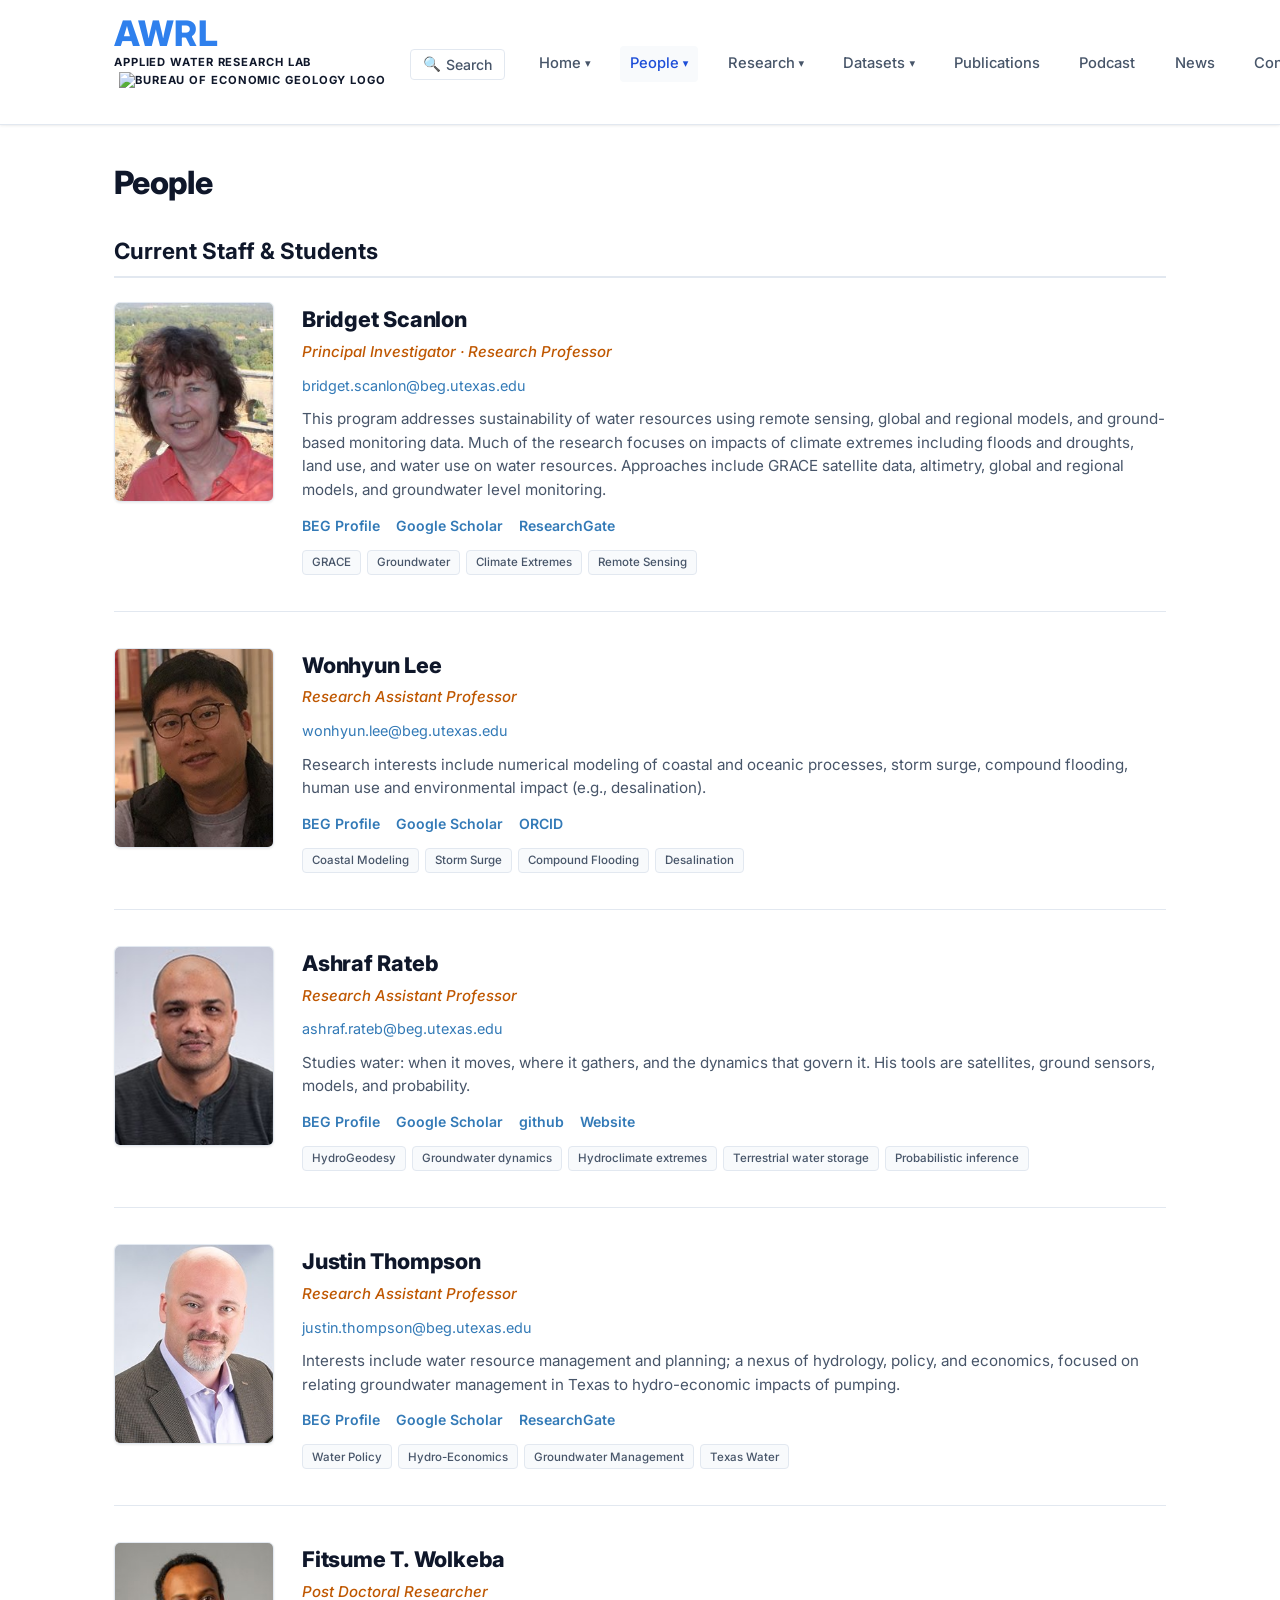
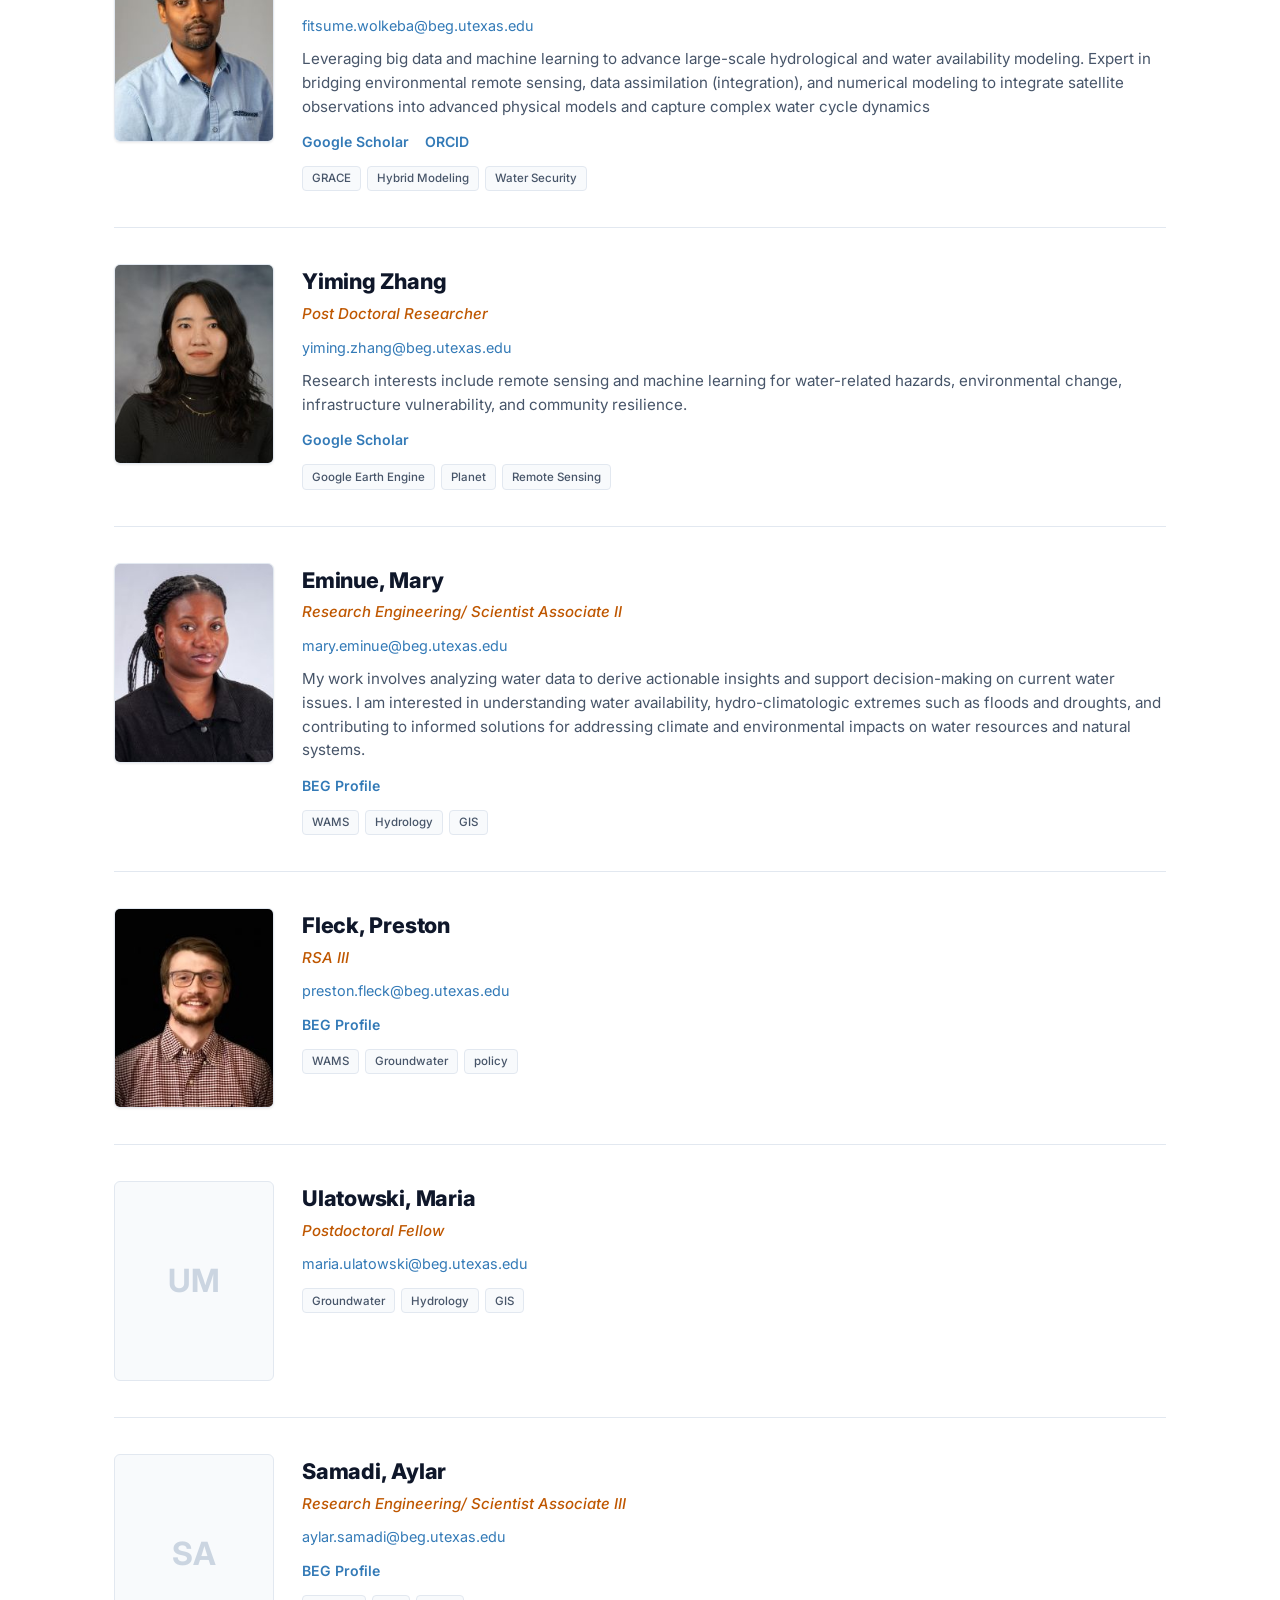
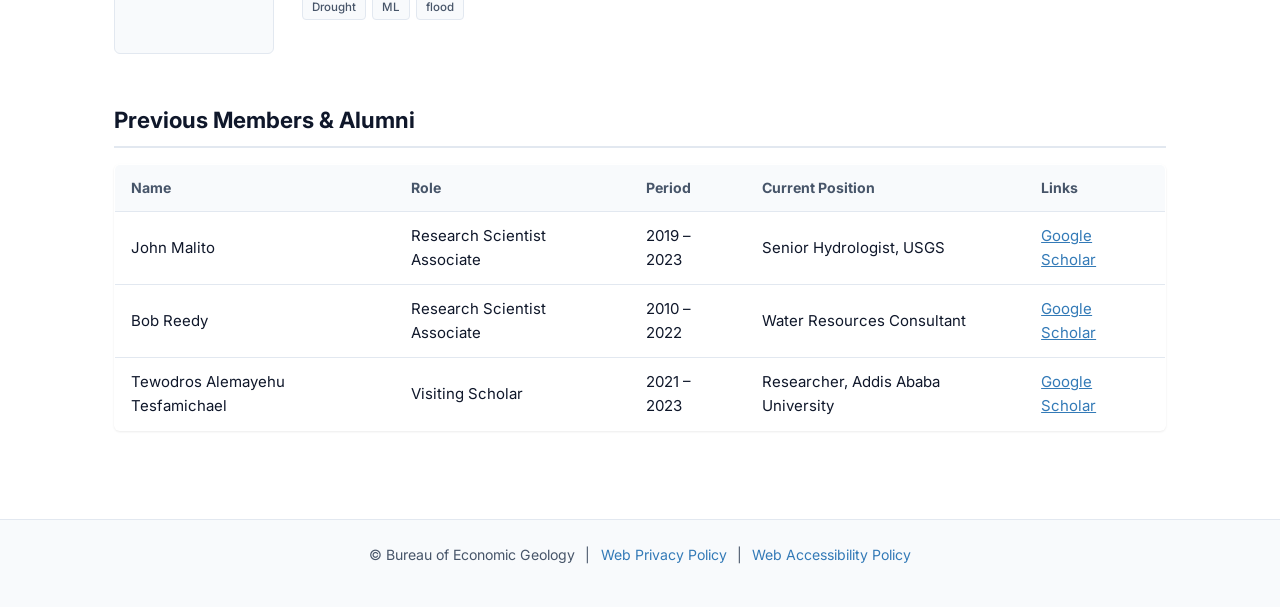
==== people.html @ 7b93f1d3 "changed" ====
<!DOCTYPE html>
<html lang="en">
<head>
  <meta charset="UTF-8"/>
  <meta name="viewport" content="width=device-width, initial-scale=1.0"/>
  <title>People | Applied Water Research Lab</title>
  <link rel="stylesheet" href="style.css"/>
</head>
<body data-page="people">

  <div id="site-header"></div>

  <main class="page-content">
    <h1 class="page-title">People</h1>
    
    <section id="current" class="people-section">
      <h2 class="section-title">Current Staff &amp; Students</h2>
      <div id="peopleList"></div>
    </section>

    <section id="previous" class="people-section" style="margin-top: 3rem;">
      <h2 class="section-title">Previous Members &amp; Alumni</h2>
      <div id="alumniList"></div>
    </section>
  </main>

  <div id="site-footer"></div>

  <script src="content.js"></script>
  <script src="layout.js"></script>
  <script src="main.js"></script>
</body>
</html>
---- style.css ----
/* ============================================================
   Applied Water Research Lab — Modern Upgraded Theme
   ============================================================ */

@import url('https://fonts.googleapis.com/css2?family=Inter:wght@300;400;500;600;700;800&display=swap');

:root {
  --bg: #ffffff;
  --bg-alt: #f8fafc;
  --text: #0f172a;
  --text-muted: #475569;
  --nav-link: #337ab7;
  --nav-link-hover: #1d4ed8;
  --logo-red: #cc0000;
  --accent: #bf5700;
  --accent-hover: #9e4700;
  --border: #e2e8f0;
  --tile-maroon: #8b0000;
  --tile-orange: #e67e22;
  --tile-teal: #008080;
  --tile-purple: #8e44ad;
  --container: 1100px;
  --sidebar: 280px;
  --font: 'Inter', system-ui, -apple-system, sans-serif;
  --shadow-sm: 0 1px 3px rgba(0, 0, 0, 0.05), 0 1px 2px rgba(0, 0, 0, 0.03);
  --shadow-md: 0 4px 6px -1px rgba(0, 0, 0, 0.05), 0 2px 4px -1px rgba(0, 0, 0, 0.03);
  --shadow-lg: 0 10px 15px -3px rgba(0, 0, 0, 0.08), 0 4px 6px -2px rgba(0, 0, 0, 0.04);
  --transition: all 0.2s cubic-bezier(0.4, 0, 0.2, 1);
  --radius-sm: 4px;
  --radius-md: 6px;
  --radius-lg: 12px;
}

*,
*::before,
*::after {
  box-sizing: border-box;
  margin: 0;
  padding: 0;
}

html {
  scroll-behavior: smooth;
}

body {
  background: var(--bg);
  color: var(--text);
  font-family: var(--font);
  font-size: 15px;
  line-height: 1.6;
}

a {
  color: var(--nav-link);
  transition: var(--transition);
}

a:hover {
  color: var(--nav-link-hover);
}

img {
  max-width: 100%;
  height: auto;
  display: block;
}

/* ── SITE HEADER ── */
.site-header {
  border-bottom: 1px solid var(--border);
  background: rgba(255, 255, 255, 0.95);
  position: sticky;
  top: 0;
  z-index: 100;
  backdrop-filter: blur(8px);
  box-shadow: var(--shadow-sm);
}

.header-inner {
  max-width: var(--container);
  margin: 0 auto;
  padding: 1rem 1.5rem 0.75rem;
  display: flex;
  align-items: center;
  justify-content: space-between;
  gap: 1.5rem;
}

.site-logo {
  text-decoration: none;
  color: inherit;
  flex-shrink: 0;
}

.logo-acronym {
  font-size: 2.2rem;
  font-weight: 800;
  color: var(--logo-red);
  line-height: 1;
  letter-spacing: 0.02em;
}

.logo-fullname {
  font-size: 0.7rem;
  font-weight: 700;
  letter-spacing: 0.08em;
  text-transform: uppercase;
  color: var(--text);
  margin-top: 0.2rem;
}

.header-actions {
  display: flex;
  align-items: center;
  gap: 0.5rem;
}

.site-nav {
  display: flex;
  align-items: center;
  gap: 1.25rem;
}

.nav-link {
  font-size: 0.92rem;
  font-weight: 500;
  text-decoration: none;
  color: var(--text-muted);
  white-space: nowrap;
  padding: 0.4rem 0.6rem;
  border-radius: var(--radius-sm);
  display: flex;
  align-items: center;
  gap: 0.25rem;
  transition: var(--transition);
}

.nav-link:hover,
.nav-link.active {
  color: var(--nav-link-hover);
  background-color: var(--bg-alt);
}

/* ── NAVIGATION DROPDOWNS ── */
.nav-dropdown {
  position: relative;
}

.dropdown-menu {
  display: none;
  position: absolute;
  top: 100%;
  left: 50%;
  transform: translateX(-50%) translateY(8px);
  background-color: var(--bg);
  min-width: 180px;
  border: 1px solid var(--border);
  border-radius: var(--radius-md);
  box-shadow: var(--shadow-md);
  z-index: 1000;
  padding: 0.5rem 0;
}

.nav-dropdown:hover .dropdown-menu {
  display: block;
}

.sub-nav-link {
  display: block;
  padding: 0.5rem 1rem;
  font-size: 0.85rem;
  font-weight: 500;
  color: var(--text-muted);
  text-decoration: none;
  transition: var(--transition);
}

.sub-nav-link:hover {
  background-color: var(--bg-alt);
  color: var(--nav-link-hover);
}

.caret {
  font-size: 0.7rem;
  transition: transform 0.2s;
}

.nav-dropdown:hover .caret {
  transform: rotate(180deg);
}

.nav-toggle {
  display: none;
  background: none;
  border: 1px solid var(--border);
  border-radius: var(--radius-sm);
  padding: 0.35rem 0.6rem;
  font-size: 1.1rem;
  cursor: pointer;
  color: var(--text);
  transition: var(--transition);
}

.nav-toggle:hover {
  background-color: var(--bg-alt);
}

/* ── SEARCH TRIGGER BUTTON ── */
.search-btn {
  background: none;
  border: 1px solid var(--border);
  border-radius: var(--radius-sm);
  padding: 0.35rem 0.75rem;
  font-size: 0.88rem;
  font-weight: 500;
  cursor: pointer;
  color: var(--text-muted);
  font-family: var(--font);
  display: flex;
  align-items: center;
  gap: 0.35rem;
  transition: var(--transition);
}

.search-btn:hover {
  background-color: var(--bg-alt);
  border-color: var(--nav-link-hover);
  color: var(--nav-link-hover);
}

.search-icon-symbol {
  font-size: 0.9rem;
}

/* ── SEARCH MODAL OVERLAY ── */
body.search-modal-open {
  overflow: hidden;
}

.search-modal {
  position: fixed;
  top: 0;
  left: 0;
  width: 100%;
  height: 100%;
  z-index: 10000;
  display: none;
  align-items: flex-start;
  justify-content: center;
  padding: 5rem 1rem;
}

.search-modal.active {
  display: flex;
}

.search-modal-backdrop {
  position: absolute;
  top: 0;
  left: 0;
  width: 100%;
  height: 100%;
  background: rgba(15, 23, 42, 0.3);
  backdrop-filter: blur(4px);
}

.search-modal-content {
  position: relative;
  width: 100%;
  max-width: 650px;
  background: var(--bg);
  border: 1px solid var(--border);
  box-shadow: var(--shadow-lg);
  border-radius: var(--radius-lg);
  z-index: 10001;
  overflow: hidden;
  display: flex;
  flex-direction: column;
  max-height: calc(100vh - 10rem);
  animation: searchSlideDown 0.2s cubic-bezier(0.16, 1, 0.3, 1);
}

@keyframes searchSlideDown {
  from {
    transform: translateY(-15px);
    opacity: 0;
  }

  to {
    transform: translateY(0);
    opacity: 1;
  }
}

.search-modal-header {
  padding: 1.25rem 1.5rem;
  border-bottom: 1px solid var(--border);
  display: flex;
  align-items: center;
  justify-content: space-between;
}

.search-modal-title {
  font-size: 1.1rem;
  font-weight: 700;
  color: var(--text);
}

.search-close-btn {
  background: none;
  border: none;
  font-size: 1.5rem;
  cursor: pointer;
  color: var(--text-muted);
  line-height: 1;
  transition: var(--transition);
}

.search-close-btn:hover {
  color: var(--logo-red);
}

.search-modal-body {
  padding: 1.25rem 1.5rem 1.5rem;
  overflow-y: auto;
  flex-grow: 1;
}

.search-input-wrapper {
  position: relative;
  margin-bottom: 1.25rem;
}

.search-input-icon {
  position: absolute;
  left: 1rem;
  top: 50%;
  transform: translateY(-50%);
  color: var(--text-muted);
  font-size: 1rem;
}

.search-modal-body input[type="search"] {
  width: 100%;
  padding: 0.7rem 1rem 0.7rem 2.5rem;
  border: 1.5px solid var(--border);
  border-radius: var(--radius-md);
  font-size: 1rem;
  font-family: var(--font);
  outline: none;
  transition: var(--transition);
}

.search-modal-body input[type="search"]:focus {
  border-color: var(--nav-link);
  box-shadow: 0 0 0 3px rgba(51, 122, 183, 0.15);
}

.search-results-placeholder,
.search-no-results {
  padding: 2.5rem 1rem;
  text-align: center;
  color: var(--text-muted);
  font-size: 0.92rem;
}

.search-results-summary {
  font-size: 0.8rem;
  font-weight: 700;
  text-transform: uppercase;
  letter-spacing: 0.05em;
  color: var(--text-muted);
  margin-bottom: 1rem;
  border-bottom: 1px solid var(--border);
  padding-bottom: 0.5rem;
}

.search-category {
  margin-bottom: 1.5rem;
}

.search-category:last-child {
  margin-bottom: 0;
}

.search-category-title {
  font-size: 0.85rem;
  font-weight: 700;
  color: var(--accent);
  margin-bottom: 0.6rem;
  text-transform: uppercase;
  letter-spacing: 0.05em;
}

.search-item-list {
  display: flex;
  flex-direction: column;
  gap: 0.4rem;
}

.search-result-item {
  display: block;
  padding: 0.75rem 1rem;
  background: var(--bg-alt);
  border: 1px solid var(--border);
  border-radius: var(--radius-md);
  text-decoration: none;
  color: var(--text);
  transition: var(--transition);
}

.search-result-item:hover {
  border-color: var(--nav-link-hover);
  background: #fff;
  box-shadow: var(--shadow-sm);
  transform: translateX(2px);
}

.search-result-title {
  font-size: 0.95rem;
  font-weight: 700;
  margin-bottom: 0.15rem;
}

.search-result-subtitle {
  font-size: 0.8rem;
  color: var(--text-muted);
  margin-bottom: 0.25rem;
}

.search-result-snippet {
  font-size: 0.82rem;
  color: #4b5563;
  line-height: 1.4;
}

.search-result-badge {
  font-size: 0.65rem;
  font-weight: 700;
  text-transform: uppercase;
  background: #f1f5f9;
  border: 1px solid var(--border);
  padding: 0.05rem 0.3rem;
  border-radius: var(--radius-sm);
  margin-left: 0.4rem;
  color: var(--text-muted);
}

.search-highlight {
  background-color: #fef08a;
  color: #000;
  padding: 0 1px;
  border-radius: 1px;
}


/* ── PAGE CONTENT ── */
.page-content {
  max-width: var(--container);
  margin: 0 auto;
  padding: 2rem 1.5rem;
}

.page-title {
  font-size: 2rem;
  font-weight: 800;
  margin-bottom: 1.5rem;
  color: var(--text);
  letter-spacing: -0.02em;
}

.section-title {
  font-size: 1.4rem;
  font-weight: 700;
  color: var(--text);
  margin-bottom: 0.75rem;
  border-bottom: 2px solid var(--border);
  padding-bottom: 0.5rem;
}

.section-lead-text {
  font-size: 1.05rem;
  color: var(--text-muted);
  margin-bottom: 1.5rem;
}

.home-subtitle {
  font-size: 1.15rem;
  font-weight: 700;
  margin-bottom: 1.25rem;
  line-height: 1.4;
  color: var(--accent);
}

.home-grid {
  display: grid;
  grid-template-columns: 1fr var(--sidebar);
  gap: 2.5rem;
  align-items: start;
}

.home-main p {
  margin-bottom: 1rem;
}

.home-main ul {
  margin: 0 0 1.25rem 1.5rem;
}

.home-main li {
  margin-bottom: 0.4rem;
}

.featured-image {
  margin-top: 1.5rem;
  border: 1px solid var(--border);
  border-radius: var(--radius-md);
  overflow: hidden;
  box-shadow: var(--shadow-sm);
}

.featured-image img {
  width: 100%;
}

/* ── SIDEBAR ── */
.sidebar-promo {
  margin-bottom: 1.75rem;
  padding-bottom: 1.25rem;
  border-bottom: 1px solid var(--border);
}

.sidebar-promo:last-child {
  border-bottom: none;
}

.sidebar-promo a {
  color: var(--accent);
  font-weight: 700;
  font-style: italic;
  text-decoration: none;
  font-size: 0.95rem;
}

.sidebar-promo a:hover {
  text-decoration: underline;
  color: var(--accent-hover);
}

.sidebar-promo img {
  margin-top: 0.75rem;
  border: 1px solid var(--border);
  border-radius: var(--radius-md);
  max-width: 100%;
  transition: var(--transition);
}

.sidebar-promo img:hover {
  transform: scale(1.01);
  box-shadow: var(--shadow-sm);
}

/* ── FEATURE TILES ── */
.feature-tiles {
  margin: 2.5rem 0;
}

.feature-tiles-grid {
  display: grid;
  grid-template-columns: repeat(4, 1fr);
  gap: 0.6rem;
}

.feature-tile {
  display: flex;
  align-items: center;
  justify-content: center;
  min-height: 76px;
  padding: 0.8rem;
  text-align: center;
  text-decoration: none;
  color: #ffffff !important;
  font-weight: 700;
  font-size: 0.85rem;
  line-height: 1.3;
  border-radius: var(--radius-md);
  box-shadow: var(--shadow-sm);
  transition: var(--transition);
}

.feature-tile:hover {
  transform: translateY(-2px);
  box-shadow: var(--shadow-md);
  opacity: 0.95;
}

.feature-tile.maroon {
  background: var(--tile-maroon);
}

.feature-tile.orange {
  background: var(--tile-orange);
}

.feature-tile.teal {
  background: var(--tile-teal);
}

.feature-tile.purple {
  background: var(--tile-purple);
}

/* ── NEWS ── */
.news-section {
  margin: 2.5rem 0;
}

.news-section h2 {
  font-size: 1.5rem;
  margin-bottom: 0.75rem;
}

.news-box {
  border: 1px solid var(--border);
  border-radius: var(--radius-md);
  padding: 1.25rem 1.5rem;
  background: var(--bg);
  box-shadow: var(--shadow-sm);
}

.news-entry {
  padding: 0.85rem 0;
  line-height: 1.5;
}

.news-entry+.news-entry {
  border-top: 1px solid var(--border);
}

.news-date {
  font-weight: 700;
  color: var(--text-muted);
}

.news-link {
  color: var(--accent);
  text-decoration: none;
  font-weight: 600;
}

.news-link:hover {
  text-decoration: underline;
}

.news-more {
  margin-top: 1.25rem;
  font-size: 0.95rem;
}

.news-more a {
  color: var(--accent);
  font-weight: 700;
  text-decoration: none;
}

.news-more a:hover {
  text-decoration: underline;
}

/* ── STAFF / PEOPLE ── */
.staff-list {
  display: grid;
  grid-template-columns: 1fr;
  gap: 2.25rem;
  margin-top: 1.5rem;
}

.staff-member {
  display: grid;
  grid-template-columns: 160px 1fr;
  gap: 1.75rem;
  padding-bottom: 2.25rem;
  border-bottom: 1px solid var(--border);
}

.staff-member:last-child {
  border-bottom: none;
  padding-bottom: 0;
}

.staff-photo {
  width: 160px;
  height: 200px;
  object-fit: cover;
  border: 1px solid var(--border);
  border-radius: var(--radius-md);
  box-shadow: var(--shadow-sm);
  transition: var(--transition);
}

.staff-member:hover .staff-photo {
  transform: translateY(-2px);
  box-shadow: var(--shadow-md);
}

.staff-photo-placeholder {
  width: 160px;
  height: 200px;
  background: var(--bg-alt);
  border: 1px solid var(--border);
  border-radius: var(--radius-md);
  display: flex;
  align-items: center;
  justify-content: center;
  font-size: 2rem;
  font-weight: 700;
  color: #cbd5e1;
}

.staff-name {
  font-size: 1.35rem;
  font-weight: 800;
  margin-bottom: 0.2rem;
  color: var(--text);
  letter-spacing: -0.01em;
}

.staff-role {
  font-style: italic;
  margin-bottom: 0.6rem;
  color: var(--accent);
  font-weight: 500;
}

.staff-email {
  margin-bottom: 0.6rem;
}

.staff-email a {
  text-decoration: none;
  font-size: 0.9rem;
}

.staff-email a:hover {
  text-decoration: underline;
}

.staff-bio {
  margin-bottom: 0.75rem;
  font-size: 0.95rem;
  line-height: 1.55;
  color: var(--text-muted);
}

.staff-tags {
  display: flex;
  flex-wrap: wrap;
  gap: 0.4rem;
  margin-top: 0.75rem;
}

.staff-tag {
  font-size: 0.72rem;
  font-weight: 500;
  padding: 0.15rem 0.55rem;
  background: var(--bg-alt);
  border: 1px solid var(--border);
  border-radius: var(--radius-sm);
  color: var(--text-muted);
}

.staff-links {
  margin-top: 0.6rem;
}

.staff-links a {
  display: inline-flex;
  align-items: center;
  gap: 0.25rem;
  margin-right: 1rem;
  font-size: 0.88rem;
  text-decoration: none;
  font-weight: 600;
}

.staff-links a:hover {
  text-decoration: underline;
}

/* ── ALUMNI TABLE ── */
.alumni-table {
  width: 100%;
  border-collapse: collapse;
  margin-top: 1rem;
  box-shadow: var(--shadow-sm);
  border-radius: var(--radius-md);
  overflow: hidden;
  border: 1px solid var(--border);
}

.alumni-table th,
.alumni-table td {
  text-align: left;
  padding: 0.75rem 1rem;
  border-bottom: 1px solid var(--border);
  vertical-align: middle;
}

.alumni-table th {
  font-weight: 700;
  background: var(--bg-alt);
  color: var(--text-muted);
  font-size: 0.88rem;
}

.alumni-table tr:last-child td {
  border-bottom: none;
}

/* ── RESEARCH PROJECTS GRID ── */
.projects-grid {
  display: grid;
  grid-template-columns: repeat(2, 1fr);
  gap: 1.5rem;
  margin-top: 1rem;
}

.project-card {
  border: 1px solid var(--border);
  border-radius: var(--radius-md);
  background: var(--bg);
  box-shadow: var(--shadow-sm);
  padding: 1.5rem;
  display: flex;
  flex-direction: column;
  justify-content: space-between;
  transition: var(--transition);
}

.project-card:hover {
  transform: translateY(-4px);
  box-shadow: var(--shadow-md);
  border-color: var(--nav-link);
}

.project-card h3 {
  font-size: 1.2rem;
  color: var(--text);
  margin-bottom: 0.6rem;
  line-height: 1.35;
  font-weight: 700;
}

.project-card p {
  font-size: 0.92rem;
  color: var(--text-muted);
  line-height: 1.5;
  margin-bottom: 1rem;
}

.project-tags {
  display: flex;
  flex-wrap: wrap;
  gap: 0.35rem;
  margin-bottom: 1.25rem;
}

.project-tag {
  font-size: 0.7rem;
  padding: 0.15rem 0.5rem;
  background: var(--bg-alt);
  border: 1px solid var(--border);
  border-radius: var(--radius-sm);
  color: var(--text-muted);
}

.project-link-btn {
  display: inline-block;
  font-size: 0.88rem;
  font-weight: 600;
  color: var(--nav-link);
  text-decoration: none;
  transition: var(--transition);
}

.project-link-btn:hover {
  color: var(--nav-link-hover);
  text-decoration: underline;
}

.previous-project-card {
  border-left: 3px solid var(--border);
}

.previous-project-card:hover {
  border-left-color: var(--nav-link);
}

/* ── GENERAL RESEARCH LIST ── */
.research-list {
  display: grid;
  grid-template-columns: repeat(2, 1fr);
  gap: 1.25rem;
  margin-top: 1rem;
}

.research-item {
  padding: 1.25rem;
  border: 1px solid var(--border);
  border-radius: var(--radius-md);
  background: var(--bg-alt);
  transition: var(--transition);
}

.research-item:hover {
  background: #fff;
  border-color: var(--border);
  box-shadow: var(--shadow-sm);
}

.research-item h3 {
  font-size: 1.05rem;
  margin-bottom: 0.4rem;
  font-weight: 700;
}

.research-number {
  color: var(--accent);
  font-weight: 700;
  margin-right: 0.4rem;
}

.research-item p {
  font-size: 0.9rem;
  color: var(--text-muted);
  line-height: 1.5;
}

/* ── DATABASE GRID ── */
.database-grid {
  display: grid;
  grid-template-columns: repeat(3, 1fr);
  gap: 1.5rem;
  margin-top: 1rem;
}

/* ── GALLERY ── */
.gallery-grid {
  display: grid;
  grid-template-columns: repeat(3, 1fr);
  gap: 1.25rem;
  margin-top: 1rem;
}

.gallery-item {
  border: 1px solid var(--border);
  border-radius: var(--radius-md);
  text-decoration: none;
  color: inherit;
  display: block;
  overflow: hidden;
  box-shadow: var(--shadow-sm);
  transition: var(--transition);
}

.gallery-item:hover {
  border-color: var(--nav-link);
  transform: translateY(-2px);
  box-shadow: var(--shadow-md);
}

.gallery-item img {
  width: 100%;
  aspect-ratio: 4/3;
  object-fit: cover;
}

.gallery-caption {
  padding: 0.75rem 0.85rem 0.5rem;
  font-weight: 700;
  font-size: 0.9rem;
  color: var(--text);
}

.gallery-desc {
  padding: 0 0.85rem 0.85rem;
  font-size: 0.82rem;
  color: var(--text-muted);
  line-height: 1.4;
}

/* ── CONTACT ── */
.contact-block {
  max-width: 600px;
  background: var(--bg-alt);
  border: 1px solid var(--border);
  border-radius: var(--radius-md);
  padding: 1.5rem;
  box-shadow: var(--shadow-sm);
}

.contact-block p {
  margin-bottom: 1rem;
}

.contact-block p:last-child {
  margin-bottom: 0;
}

.contact-block strong {
  display: block;
  margin-bottom: 0.2rem;
  color: var(--text);
  font-size: 0.95rem;
}

/* ── FOOTER ── */
.site-footer {
  border-top: 1px solid var(--border);
  margin-top: 3.5rem;
  padding: 1.5rem 1.5rem 2.5rem;
  text-align: center;
  font-size: 0.88rem;
  color: var(--text-muted);
  background: var(--bg-alt);
}

.site-footer a {
  color: var(--nav-link);
  text-decoration: none;
}

.site-footer a:hover {
  text-decoration: underline;
}

.footer-sep {
  margin: 0 0.4rem;
}

/* ── RESPONSIVE ── */
@media (max-width: 900px) {
  .home-grid {
    grid-template-columns: 1fr;
    gap: 2rem;
  }

  .feature-tiles-grid {
    grid-template-columns: repeat(2, 1fr);
  }

  .gallery-grid {
    grid-template-columns: repeat(2, 1fr);
  }

  .projects-grid {
    grid-template-columns: 1fr;
  }

  .database-grid {
    grid-template-columns: repeat(2, 1fr);
  }

  .research-list {
    grid-template-columns: 1fr;
  }

  .staff-member {
    grid-template-columns: 140px 1fr;
    gap: 1.25rem;
  }

  .staff-photo,
  .staff-photo-placeholder {
    width: 140px;
    height: 175px;
  }
}

@media (max-width: 768px) {
  .header-inner {
    position: relative;
  }

  .nav-toggle {
    display: block;
  }

  .site-nav {
    display: none;
    width: 100%;
    flex-direction: column;
    align-items: stretch;
    background: var(--bg);
    border: 1px solid var(--border);
    border-radius: var(--radius-md);
    position: absolute;
    top: 100%;
    right: 1.5rem;
    left: 1.5rem;
    box-shadow: var(--shadow-md);
    padding: 0.75rem;
    gap: 0.5rem;
    z-index: 99;
  }

  .site-nav.open {
    display: flex;
  }

  .nav-link {
    padding: 0.5rem 0.75rem;
    width: 100%;
    justify-content: space-between;
  }

  .nav-dropdown {
    width: 100%;
  }

  .dropdown-menu {
    position: static;
    transform: none;
    display: none;
    box-shadow: none;
    border: none;
    background-color: var(--bg-alt);
    margin-top: 0.25rem;
    padding: 0.25rem 0;
    width: 100%;
  }

  .nav-dropdown.open-mobile .dropdown-menu {
    display: block;
  }

  .nav-dropdown.open-mobile .caret {
    transform: rotate(180deg);
  }

  .sub-nav-link {
    padding: 0.5rem 1.5rem;
  }
}

@media (max-width: 640px) {
  .feature-tiles-grid {
    grid-template-columns: 1fr;
  }

  .gallery-grid {
    grid-template-columns: 1fr;
  }

  .database-grid {
    grid-template-columns: 1fr;
  }

  .staff-member {
    grid-template-columns: 1fr;
    gap: 1rem;
  }

  .staff-photo,
  .staff-photo-placeholder {
    width: 120px;
    height: 150px;
  }

  .alumni-table {
    font-size: 0.85rem;
  }

  .alumni-table thead {
    display: none;
  }

  .alumni-table tr {
    display: block;
    margin-bottom: 1rem;
    border: 1px solid var(--border);
    border-radius: var(--radius-md);
    padding: 0.5rem;
    background: var(--bg-alt);
  }

  .alumni-table td {
    display: block;
    border: none;
    padding: 0.25rem 0.5rem;
  }

  .alumni-table td::before {
    content: attr(data-label);
    font-weight: 700;
    display: block;
    font-size: 0.75rem;
    color: var(--text-muted);
  }

  .home-footer-grid {
    grid-template-columns: 1fr !important;
  }

  .collaborators-description {
    grid-column: 1 / -1;
    /* Span full width on mobile */
  }
}

/* ── BACK TO TOP BUTTON ── */
.back-to-top {
  position: fixed;
  bottom: 30px;
  right: 30px;
  width: 50px;
  height: 50px;
  border-radius: 50%;
  background-color: var(--accent);
  /* UT Orange */
  color: white;
  border: none;
  cursor: pointer;
  display: none;
  /* Hidden by default */
  z-index: 1000;
  box-shadow: var(--shadow-lg);
  font-size: 24px;
  font-weight: bold;
  transition: var(--transition);
}

.back-to-top:hover {
  background-color: var(--accent-hover);
  transform: translateY(-5px);
}
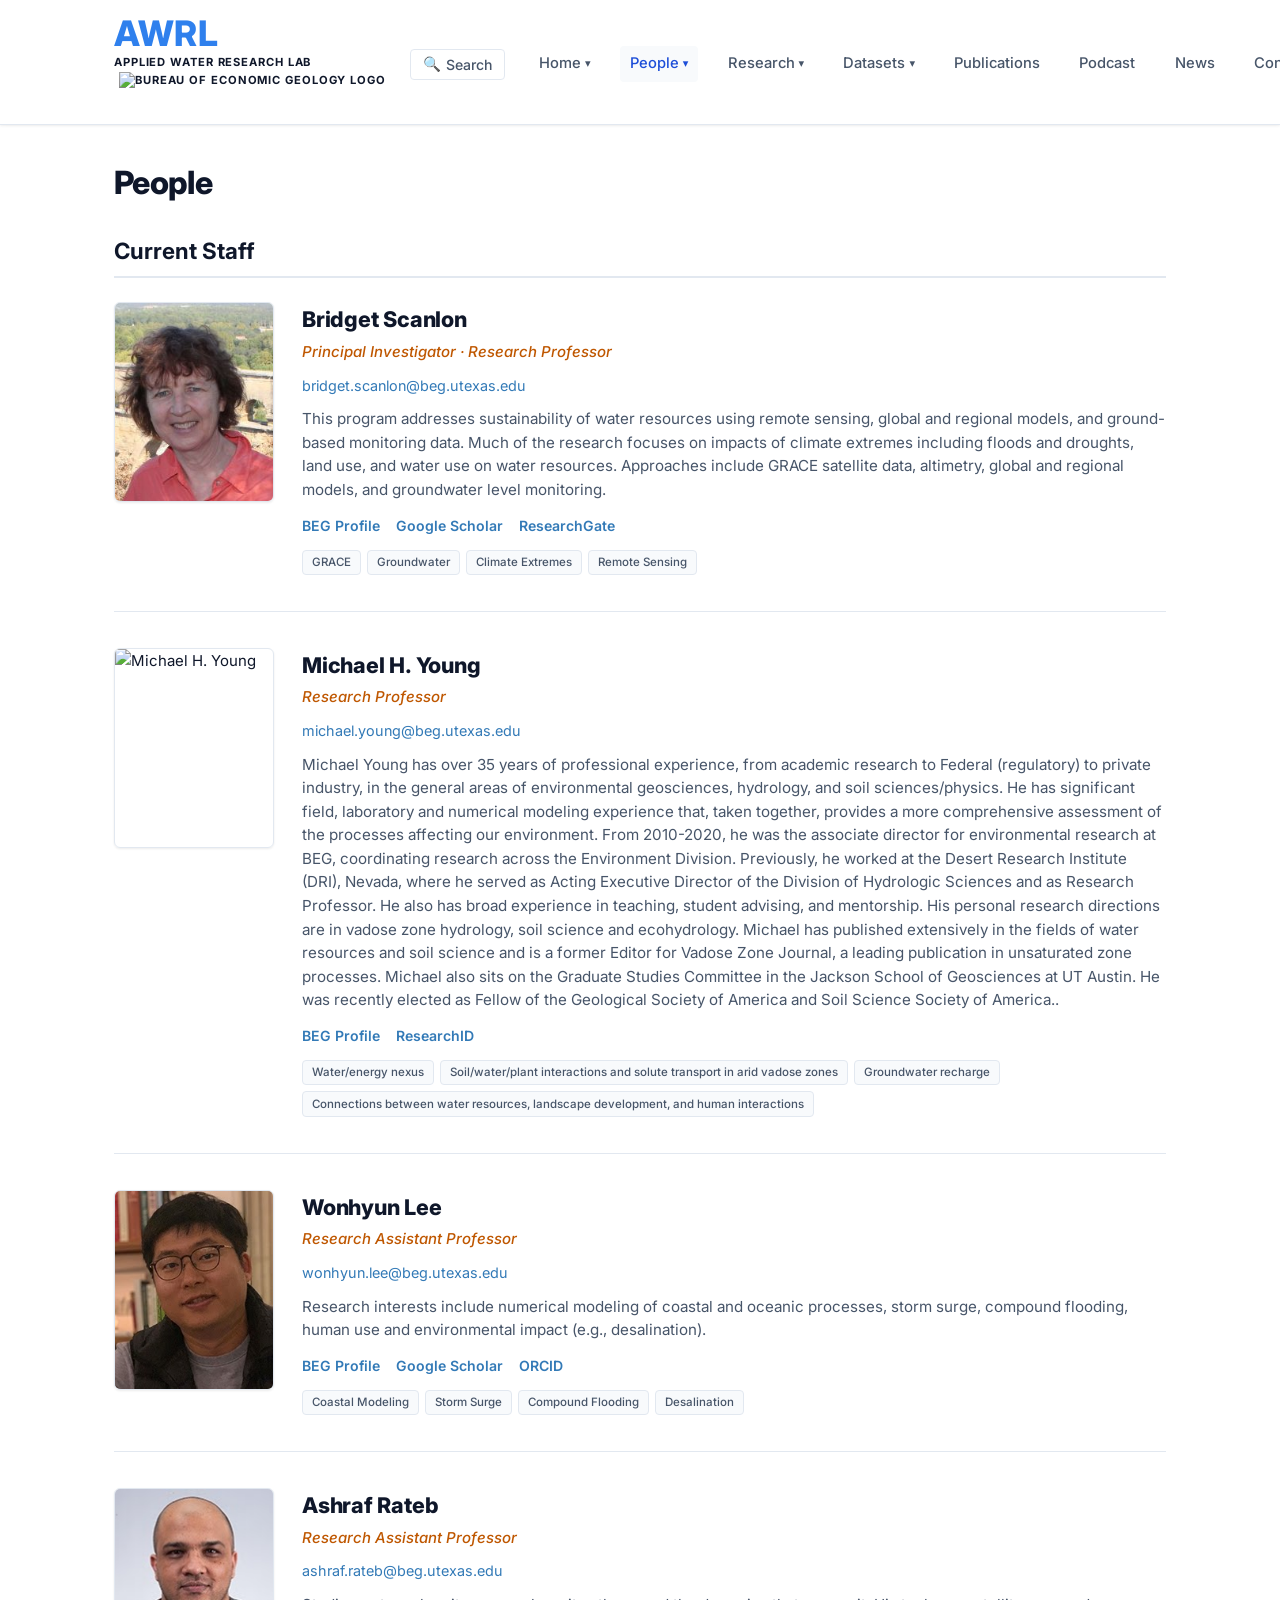
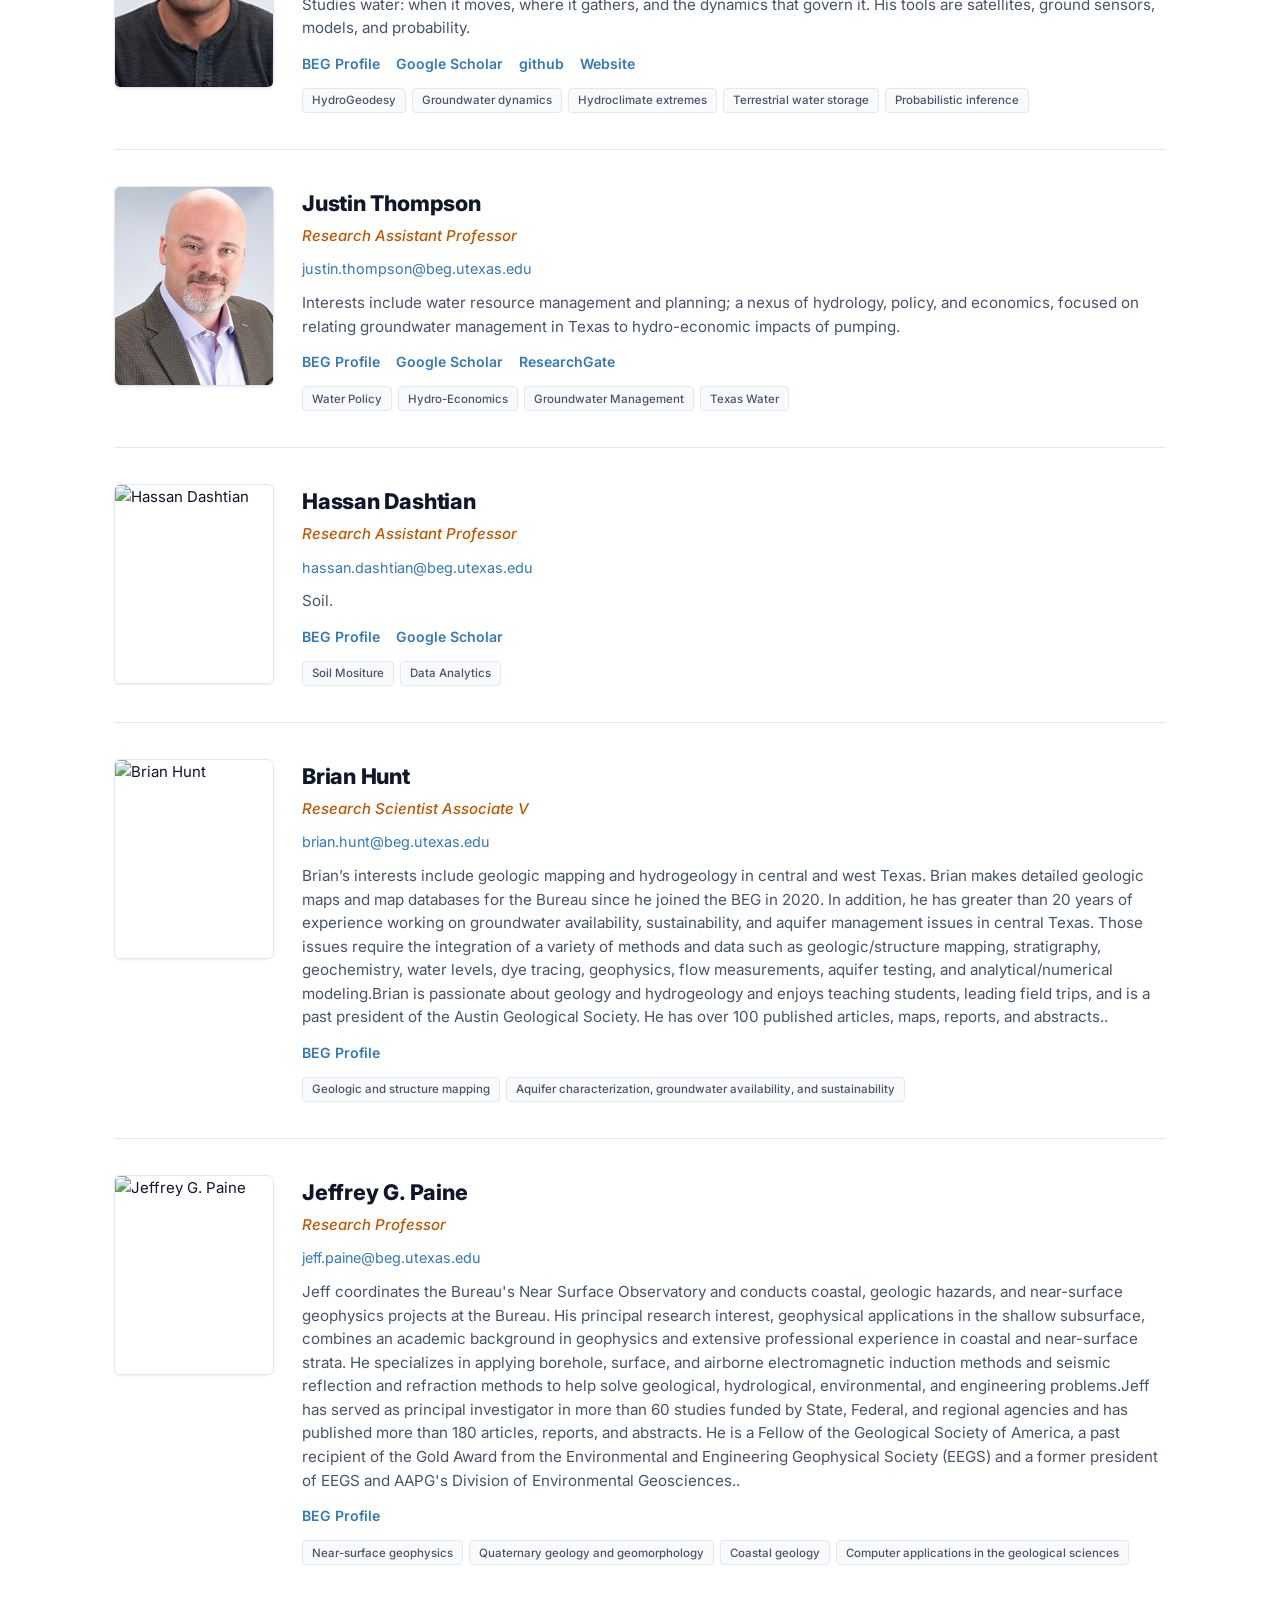
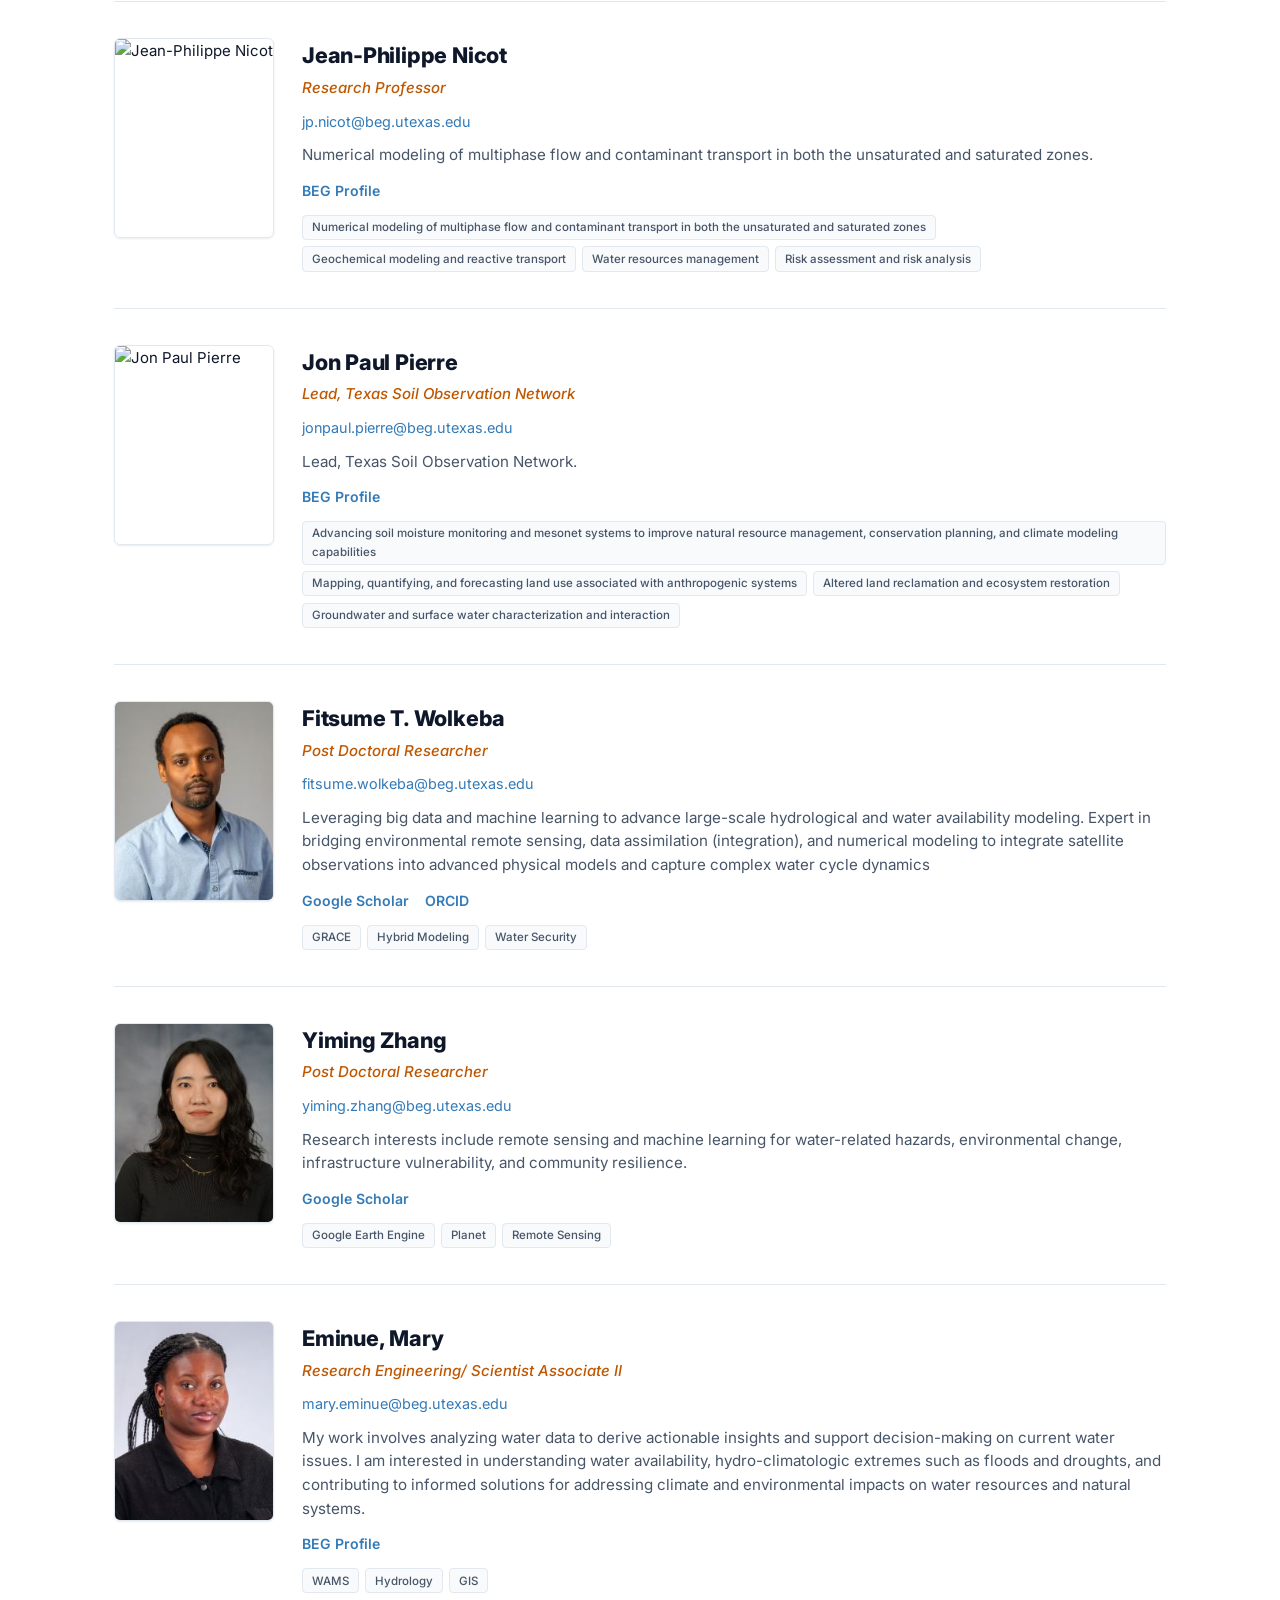
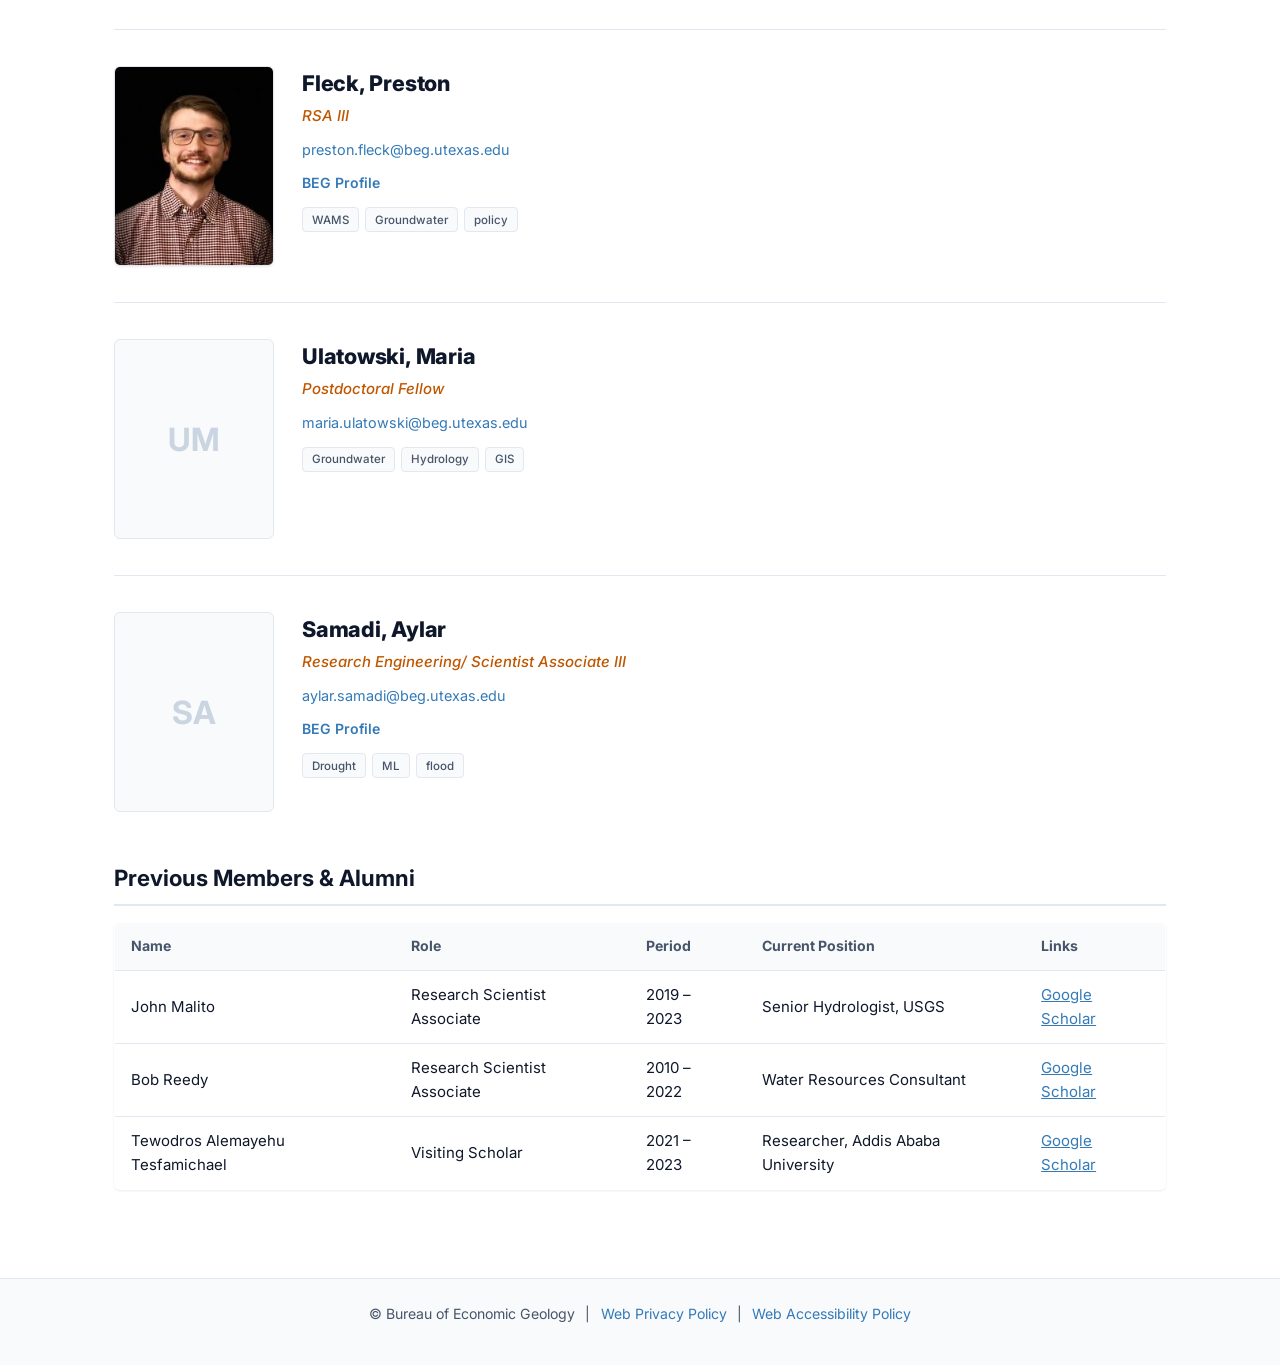
==== commit 13d01b9e: "Update people.html" ====
--- a/people.html
+++ b/people.html
@@ -14,7 +14,7 @@
     <h1 class="page-title">People</h1>
     
     <section id="current" class="people-section">
-      <h2 class="section-title">Current Staff &amp; Students</h2>
+      <h2 class="section-title">Current Staff</h2>
       <div id="peopleList"></div>
     </section>
 
